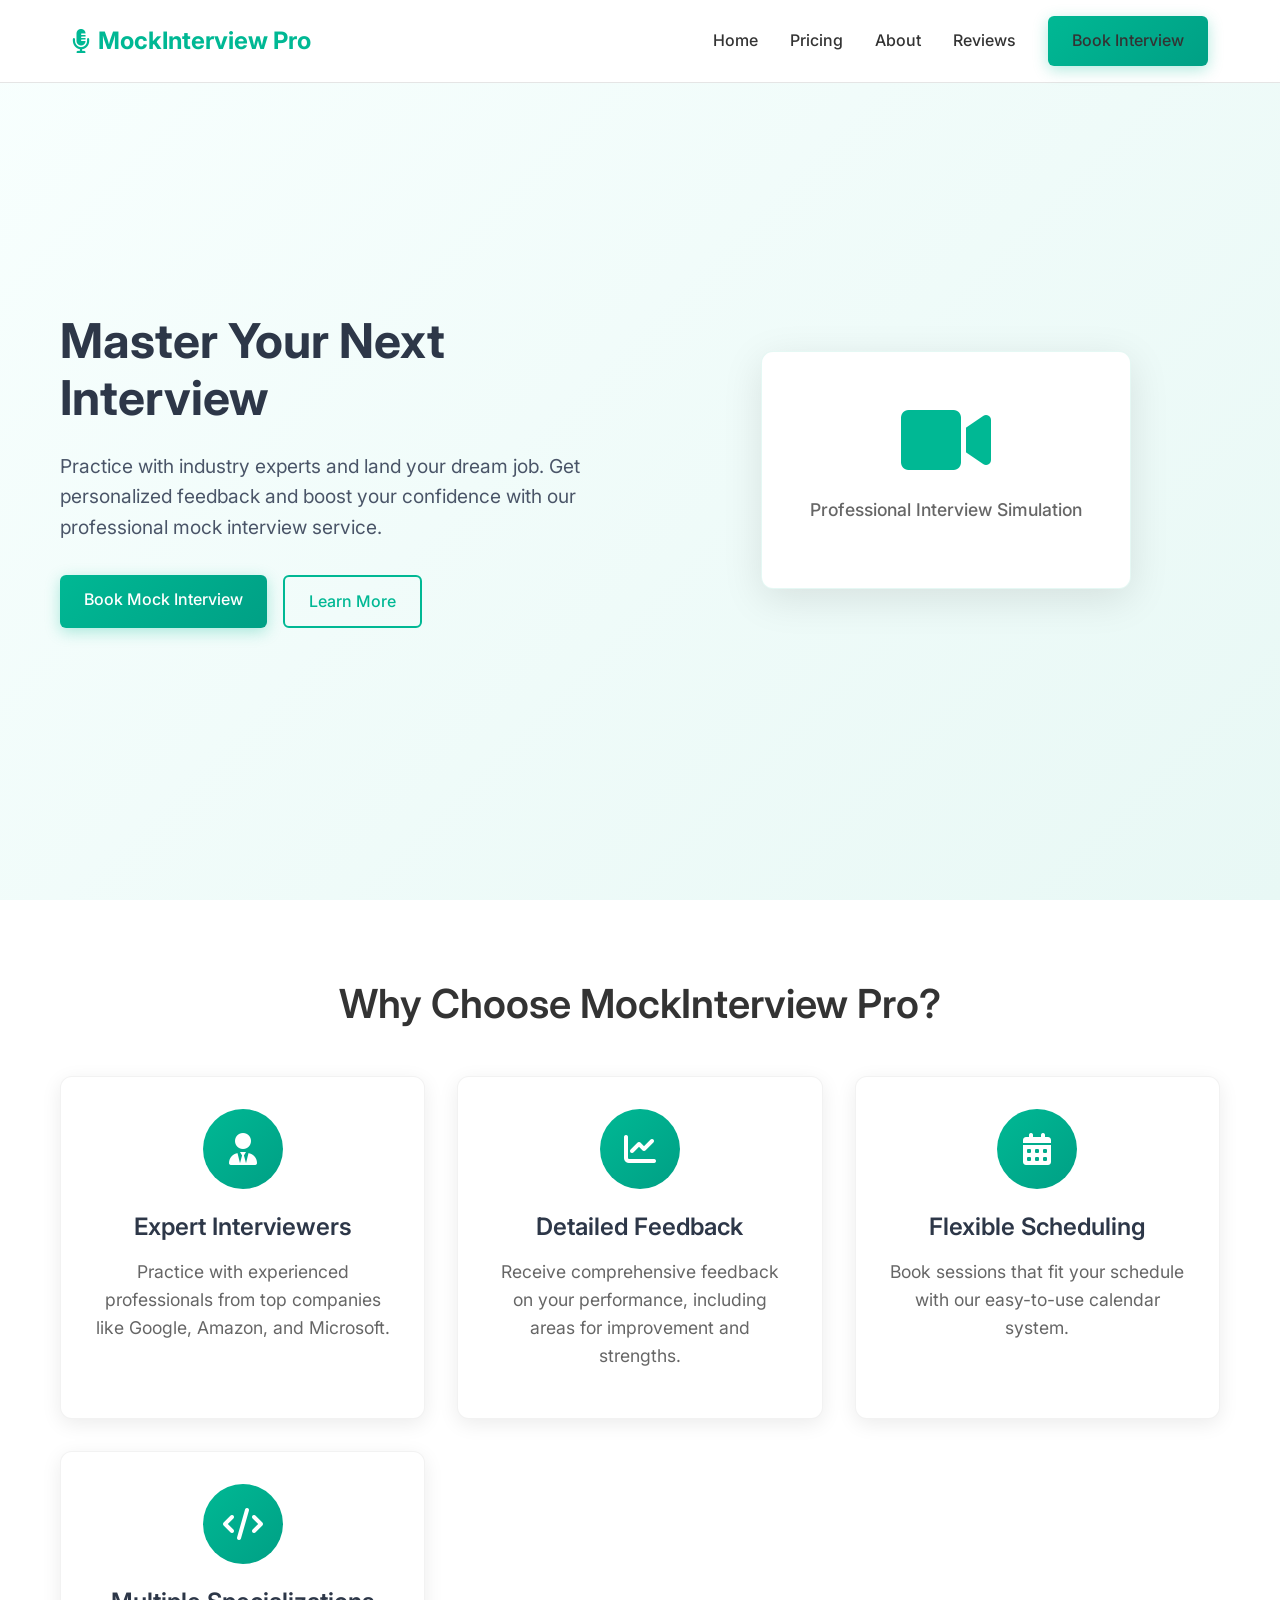
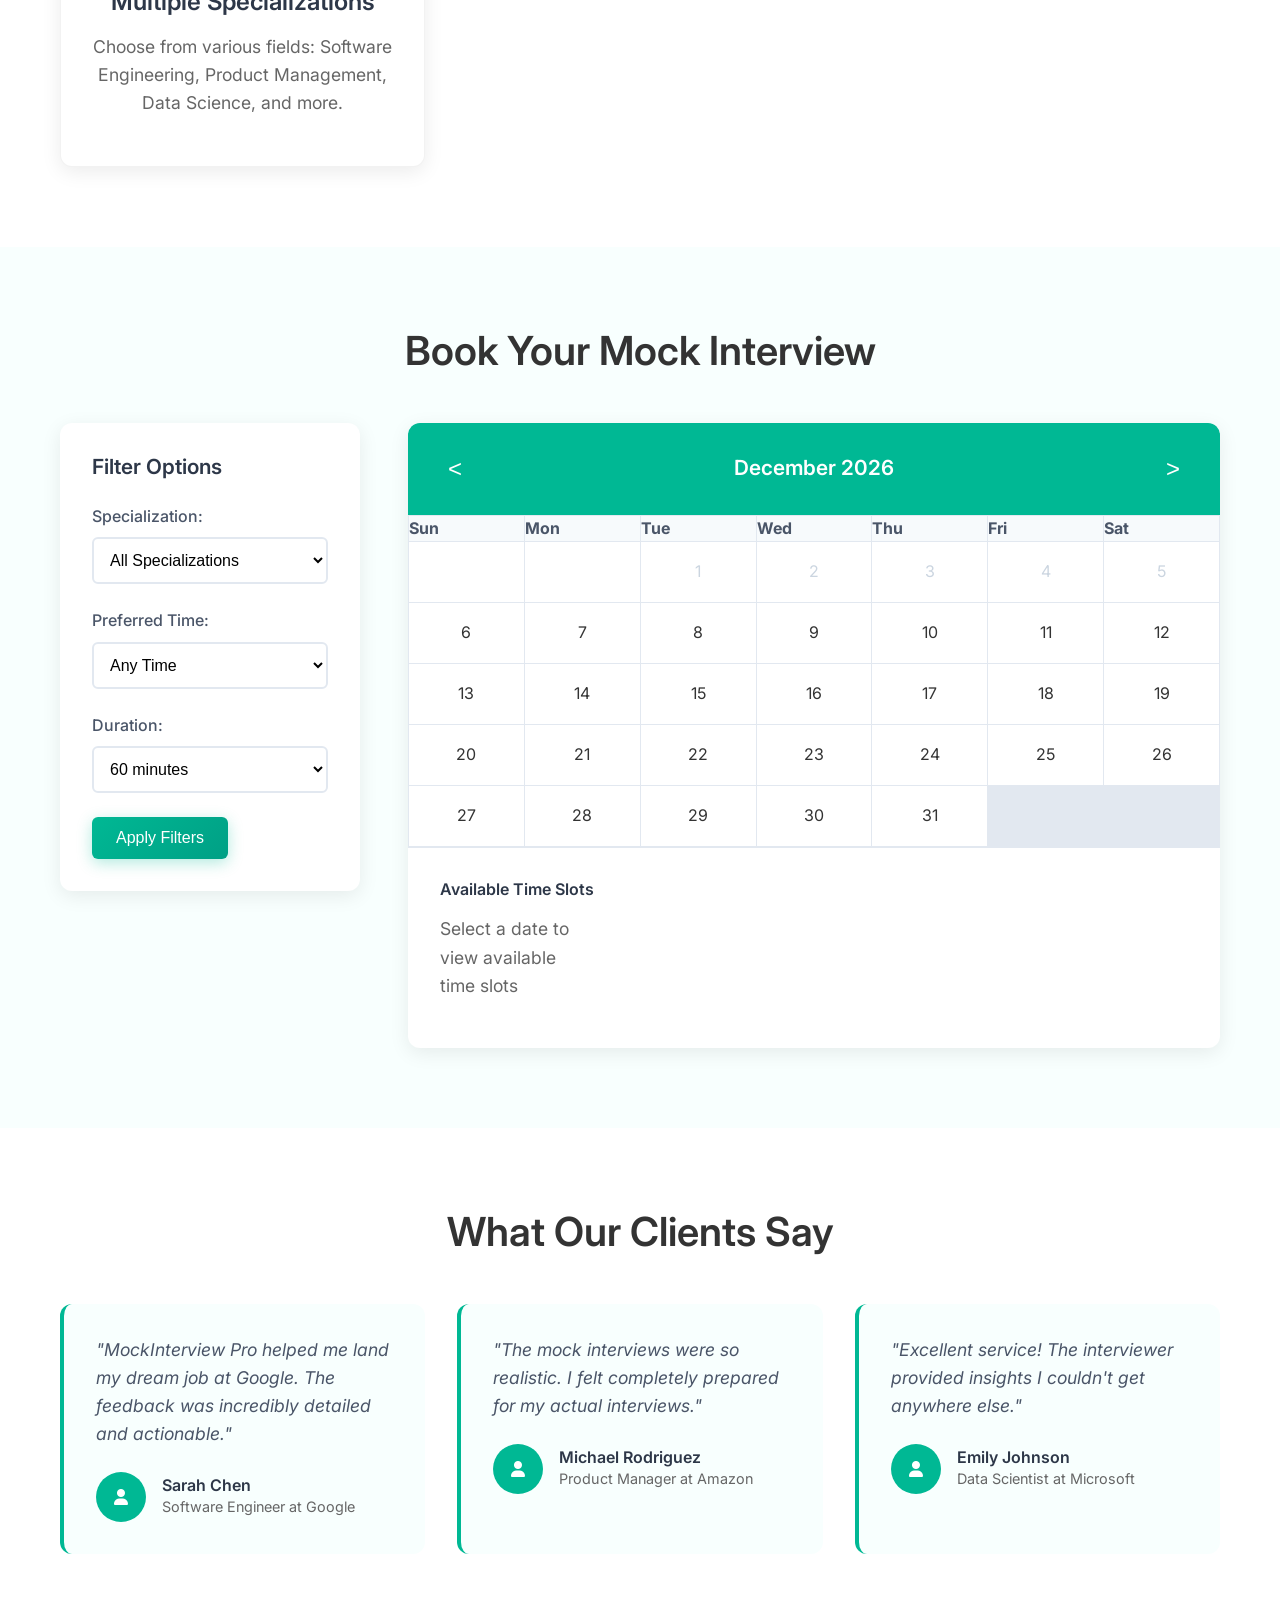
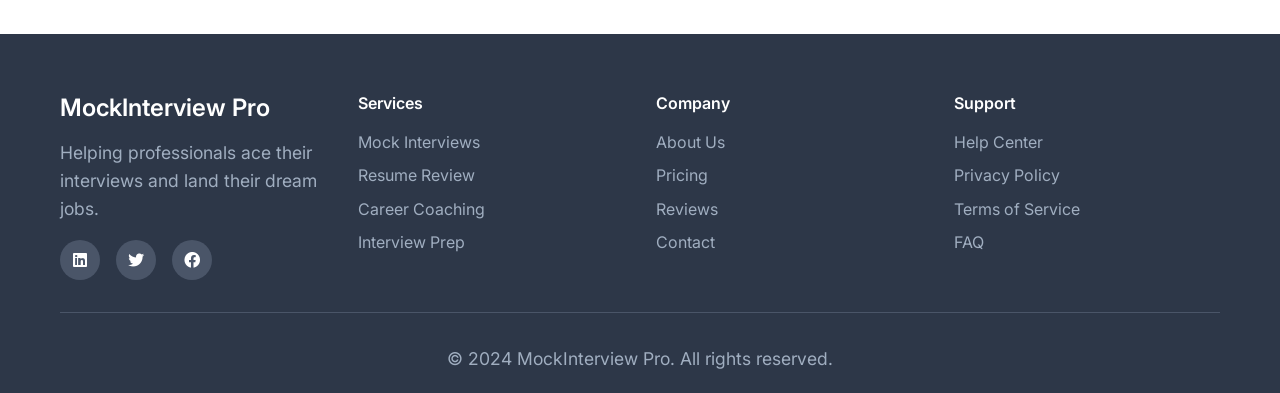
==== index.html @ 96211039 "Add files via upload" ====
<!DOCTYPE html>
<html lang="en">
<head>
    <meta charset="UTF-8">
    <meta name="viewport" content="width=device-width, initial-scale=1.0">
    <title>MockInterview Pro - Professional Mock Interviews</title>
    <link rel="stylesheet" href="styles.css">
    <link href="https://fonts.googleapis.com/css2?family=Inter:wght@300;400;500;600;700&display=swap" rel="stylesheet">
    <link rel="stylesheet" href="https://cdnjs.cloudflare.com/ajax/libs/font-awesome/6.0.0/css/all.min.css">
</head>
<body>
    <!-- Navigation -->
    <nav class="navbar">
        <div class="nav-container">
            <div class="nav-logo">
                <a href="index.html">
                    <i class="fas fa-microphone-alt"></i>
                    MockInterview Pro
                </a>
            </div>
            <ul class="nav-menu">
                <li><a href="index.html">Home</a></li>
                <li><a href="pricing.html">Pricing</a></li>
                <li><a href="about.html">About</a></li>
                <li><a href="reviews.html">Reviews</a></li>
                <li><a href="#" class="btn-primary">Book Interview</a></li>
            </ul>
            <div class="hamburger">
                <span></span>
                <span></span>
                <span></span>
            </div>
        </div>
    </nav>

    <!-- Hero Section -->
    <section class="hero">
        <div class="container">
            <div class="hero-content">
                <h1>Master Your Next Interview</h1>
                <p>Practice with industry experts and land your dream job. Get personalized feedback and boost your confidence with our professional mock interview service.</p>
                <div class="hero-buttons">
                    <a href="#booking" class="btn-primary">Book Mock Interview</a>
                    <a href="about.html" class="btn-secondary">Learn More</a>
                </div>
            </div>
            <div class="hero-image">
                <div class="hero-placeholder">
                    <i class="fas fa-video fa-5x"></i>
                    <p>Professional Interview Simulation</p>
                </div>
            </div>
        </div>
    </section>

    <!-- Features Section -->
    <section class="features">
        <div class="container">
            <h2>Why Choose MockInterview Pro?</h2>
            <div class="features-grid">
                <div class="feature-card">
                    <div class="feature-icon">
                        <i class="fas fa-user-tie"></i>
                    </div>
                    <h3>Expert Interviewers</h3>
                    <p>Practice with experienced professionals from top companies like Google, Amazon, and Microsoft.</p>
                </div>
                <div class="feature-card">
                    <div class="feature-icon">
                        <i class="fas fa-chart-line"></i>
                    </div>
                    <h3>Detailed Feedback</h3>
                    <p>Receive comprehensive feedback on your performance, including areas for improvement and strengths.</p>
                </div>
                <div class="feature-card">
                    <div class="feature-icon">
                        <i class="fas fa-calendar-alt"></i>
                    </div>
                    <h3>Flexible Scheduling</h3>
                    <p>Book sessions that fit your schedule with our easy-to-use calendar system.</p>
                </div>
                <div class="feature-card">
                    <div class="feature-icon">
                        <i class="fas fa-code"></i>
                    </div>
                    <h3>Multiple Specializations</h3>
                    <p>Choose from various fields: Software Engineering, Product Management, Data Science, and more.</p>
                </div>
            </div>
        </div>
    </section>

    <!-- Booking Section -->
    <section id="booking" class="booking">
        <div class="container">
            <h2>Book Your Mock Interview</h2>
            <div class="booking-container">
                <div class="filters">
                    <h3>Filter Options</h3>
                    <div class="filter-group">
                        <label for="specialization">Specialization:</label>
                        <select id="specialization">
                            <option value="">All Specializations</option>
                            <option value="software-engineering">Software Engineering</option>
                            <option value="product-management">Product Management</option>
                            <option value="data-science">Data Science</option>
                            <option value="marketing">Marketing</option>
                            <option value="sales">Sales</option>
                            <option value="finance">Finance</option>
                        </select>
                    </div>
                    <div class="filter-group">
                        <label for="time-slot">Preferred Time:</label>
                        <select id="time-slot">
                            <option value="">Any Time</option>
                            <option value="morning">Morning (9AM - 12PM)</option>
                            <option value="afternoon">Afternoon (12PM - 5PM)</option>
                            <option value="evening">Evening (5PM - 8PM)</option>
                        </select>
                    </div>
                    <div class="filter-group">
                        <label for="duration">Duration:</label>
                        <select id="duration">
                            <option value="30">30 minutes</option>
                            <option value="45">45 minutes</option>
                            <option value="60" selected>60 minutes</option>
                            <option value="90">90 minutes</option>
                        </select>
                    </div>
                    <button class="btn-primary" onclick="applyFilters()">Apply Filters</button>
                </div>
                <div class="calendar-container">
                    <div class="calendar-header">
                        <button id="prev-month">&lt;</button>
                        <h3 id="current-month">October 2024</h3>
                        <button id="next-month">&gt;</button>
                    </div>
                    <div class="calendar" id="calendar">
                        <!-- Calendar will be generated by JavaScript -->
                    </div>
                    <div class="time-slots" id="time-slots">
                        <h4>Available Time Slots</h4>
                        <div class="slots-container" id="slots-container">
                            <p>Select a date to view available time slots</p>
                        </div>
                    </div>
                </div>
            </div>
        </div>
    </section>

    <!-- Testimonials -->
    <section class="testimonials">
        <div class="container">
            <h2>What Our Clients Say</h2>
            <div class="testimonials-grid">
                <div class="testimonial-card">
                    <div class="testimonial-content">
                        <p>"MockInterview Pro helped me land my dream job at Google. The feedback was incredibly detailed and actionable."</p>
                    </div>
                    <div class="testimonial-author">
                        <div class="author-avatar">
                            <i class="fas fa-user"></i>
                        </div>
                        <div class="author-info">
                            <h4>Sarah Chen</h4>
                            <p>Software Engineer at Google</p>
                        </div>
                    </div>
                </div>
                <div class="testimonial-card">
                    <div class="testimonial-content">
                        <p>"The mock interviews were so realistic. I felt completely prepared for my actual interviews."</p>
                    </div>
                    <div class="testimonial-author">
                        <div class="author-avatar">
                            <i class="fas fa-user"></i>
                        </div>
                        <div class="author-info">
                            <h4>Michael Rodriguez</h4>
                            <p>Product Manager at Amazon</p>
                        </div>
                    </div>
                </div>
                <div class="testimonial-card">
                    <div class="testimonial-content">
                        <p>"Excellent service! The interviewer provided insights I couldn't get anywhere else."</p>
                    </div>
                    <div class="testimonial-author">
                        <div class="author-avatar">
                            <i class="fas fa-user"></i>
                        </div>
                        <div class="author-info">
                            <h4>Emily Johnson</h4>
                            <p>Data Scientist at Microsoft</p>
                        </div>
                    </div>
                </div>
            </div>
        </div>
    </section>

    <!-- Footer -->
    <footer class="footer">
        <div class="container">
            <div class="footer-content">
                <div class="footer-section">
                    <h3>MockInterview Pro</h3>
                    <p>Helping professionals ace their interviews and land their dream jobs.</p>
                    <div class="social-links">
                        <a href="#"><i class="fab fa-linkedin"></i></a>
                        <a href="#"><i class="fab fa-twitter"></i></a>
                        <a href="#"><i class="fab fa-facebook"></i></a>
                    </div>
                </div>
                <div class="footer-section">
                    <h4>Services</h4>
                    <ul>
                        <li><a href="#">Mock Interviews</a></li>
                        <li><a href="#">Resume Review</a></li>
                        <li><a href="#">Career Coaching</a></li>
                        <li><a href="#">Interview Prep</a></li>
                    </ul>
                </div>
                <div class="footer-section">
                    <h4>Company</h4>
                    <ul>
                        <li><a href="about.html">About Us</a></li>
                        <li><a href="pricing.html">Pricing</a></li>
                        <li><a href="reviews.html">Reviews</a></li>
                        <li><a href="#">Contact</a></li>
                    </ul>
                </div>
                <div class="footer-section">
                    <h4>Support</h4>
                    <ul>
                        <li><a href="#">Help Center</a></li>
                        <li><a href="#">Privacy Policy</a></li>
                        <li><a href="#">Terms of Service</a></li>
                        <li><a href="#">FAQ</a></li>
                    </ul>
                </div>
            </div>
            <div class="footer-bottom">
                <p>&copy; 2024 MockInterview Pro. All rights reserved.</p>
            </div>
        </div>
    </footer>

    <script src="script.js"></script>
</body>
</html>
---- styles.css ----
/* Reset and Base Styles */
* {
    margin: 0;
    padding: 0;
    box-sizing: border-box;
}

body {
    font-family: 'Inter', -apple-system, BlinkMacSystemFont, 'Segoe UI', Roboto, sans-serif;
    line-height: 1.6;
    color: #333;
    background-color: #fff;
}

.container {
    max-width: 1200px;
    margin: 0 auto;
    padding: 0 20px;
}

/* Typography */
h1, h2, h3, h4, h5, h6 {
    font-weight: 600;
    line-height: 1.2;
    margin-bottom: 1rem;
}

h1 {
    font-size: 3rem;
    font-weight: 700;
}

h2 {
    font-size: 2.5rem;
    text-align: center;
    margin-bottom: 3rem;
}

h3 {
    font-size: 1.5rem;
}

p {
    margin-bottom: 1rem;
    color: #666;
    font-size: 1.1rem;
}

/* Buttons */
.btn-primary, .btn-secondary {
    display: inline-block;
    padding: 12px 24px;
    border-radius: 6px;
    text-decoration: none;
    font-weight: 500;
    font-size: 1rem;
    transition: all 0.3s ease;
    border: none;
    cursor: pointer;
}

.btn-primary {
    background: linear-gradient(135deg, #00b894, #00a085);
    color: white;
    box-shadow: 0 4px 15px rgba(0, 184, 148, 0.3);
}

.btn-primary:hover {
    transform: translateY(-2px);
    box-shadow: 0 6px 20px rgba(0, 184, 148, 0.4);
}

.btn-secondary {
    background: transparent;
    color: #00b894;
    border: 2px solid #00b894;
}

.btn-secondary:hover {
    background: #00b894;
    color: white;
}

/* Navigation */
.navbar {
    background: rgba(255, 255, 255, 0.95);
    backdrop-filter: blur(10px);
    position: fixed;
    top: 0;
    width: 100%;
    z-index: 1000;
    border-bottom: 1px solid rgba(0, 0, 0, 0.1);
}

.nav-container {
    display: flex;
    justify-content: space-between;
    align-items: center;
    padding: 1rem 2rem;
    max-width: 1200px;
    margin: 0 auto;
}

.nav-logo a {
    font-size: 1.5rem;
    font-weight: 700;
    color: #00b894;
    text-decoration: none;
    display: flex;
    align-items: center;
    gap: 0.5rem;
}

.nav-menu {
    display: flex;
    list-style: none;
    align-items: center;
    gap: 2rem;
}

.nav-menu a {
    text-decoration: none;
    color: #333;
    font-weight: 500;
    transition: color 0.3s ease;
}

.nav-menu a:hover {
    color: #00b894;
}

.hamburger {
    display: none;
    flex-direction: column;
    cursor: pointer;
}

.hamburger span {
    width: 25px;
    height: 3px;
    background: #333;
    margin: 3px 0;
    transition: 0.3s;
}

/* Hero Section */
.hero {
    padding: 120px 0 80px;
    background: linear-gradient(135deg, #f8fffe 0%, #e8f8f5 100%);
    min-height: 100vh;
    display: flex;
    align-items: center;
}

.hero .container {
    display: grid;
    grid-template-columns: 1fr 1fr;
    gap: 4rem;
    align-items: center;
}

.hero-content h1 {
    color: #2d3748;
    margin-bottom: 1.5rem;
}

.hero-content p {
    font-size: 1.2rem;
    margin-bottom: 2rem;
    color: #4a5568;
}

.hero-buttons {
    display: flex;
    gap: 1rem;
    flex-wrap: wrap;
}

.hero-image {
    display: flex;
    justify-content: center;
    align-items: center;
}

.hero-placeholder {
    background: white;
    border-radius: 12px;
    padding: 3rem;
    text-align: center;
    box-shadow: 0 10px 40px rgba(0, 0, 0, 0.1);
    border: 1px solid rgba(0, 184, 148, 0.1);
}

.hero-placeholder i {
    color: #00b894;
    margin-bottom: 1rem;
}

.hero-placeholder p {
    color: #666;
    font-weight: 500;
}

/* Features Section */
.features {
    padding: 80px 0;
    background: white;
}

.features-grid {
    display: grid;
    grid-template-columns: repeat(auto-fit, minmax(280px, 1fr));
    gap: 2rem;
}

.feature-card {
    background: white;
    padding: 2rem;
    border-radius: 12px;
    text-align: center;
    box-shadow: 0 5px 20px rgba(0, 0, 0, 0.08);
    border: 1px solid rgba(0, 0, 0, 0.05);
    transition: transform 0.3s ease, box-shadow 0.3s ease;
}

.feature-card:hover {
    transform: translateY(-5px);
    box-shadow: 0 10px 30px rgba(0, 0, 0, 0.15);
}

.feature-icon {
    width: 80px;
    height: 80px;
    background: linear-gradient(135deg, #00b894, #00a085);
    border-radius: 50%;
    display: flex;
    align-items: center;
    justify-content: center;
    margin: 0 auto 1.5rem;
}

.feature-icon i {
    font-size: 2rem;
    color: white;
}

.feature-card h3 {
    color: #2d3748;
    margin-bottom: 1rem;
}

.feature-card p {
    color: #666;
}

/* Booking Section */
.booking {
    padding: 80px 0;
    background: #f8fffe;
}

.booking-container {
    display: grid;
    grid-template-columns: 300px 1fr;
    gap: 3rem;
    margin-top: 2rem;
}

.filters {
    background: white;
    padding: 2rem;
    border-radius: 12px;
    box-shadow: 0 5px 20px rgba(0, 0, 0, 0.08);
    height: fit-content;
}

.filters h3 {
    color: #2d3748;
    margin-bottom: 1.5rem;
    font-size: 1.3rem;
}

.filter-group {
    margin-bottom: 1.5rem;
}

.filter-group label {
    display: block;
    margin-bottom: 0.5rem;
    font-weight: 500;
    color: #4a5568;
}

.filter-group select {
    width: 100%;
    padding: 0.75rem;
    border: 2px solid #e2e8f0;
    border-radius: 6px;
    font-size: 1rem;
    background: white;
    transition: border-color 0.3s ease;
}

.filter-group select:focus {
    outline: none;
    border-color: #00b894;
}

.calendar-container {
    background: white;
    border-radius: 12px;
    box-shadow: 0 5px 20px rgba(0, 0, 0, 0.08);
    overflow: hidden;
}

.calendar-header {
    display: flex;
    justify-content: space-between;
    align-items: center;
    padding: 1.5rem 2rem;
    background: #00b894;
    color: white;
}

.calendar-header button {
    background: none;
    border: none;
    color: white;
    font-size: 1.5rem;
    cursor: pointer;
    padding: 0.5rem;
    border-radius: 4px;
    transition: background 0.3s ease;
}

.calendar-header button:hover {
    background: rgba(255, 255, 255, 0.2);
}

.calendar-header h3 {
    margin: 0;
    font-size: 1.3rem;
}

.calendar {
    display: grid;
    grid-template-columns: repeat(7, 1fr);
    gap: 1px;
    background: #e2e8f0;
    padding: 1px;
}

.calendar-day {
    background: white;
    padding: 1rem;
    text-align: center;
    cursor: pointer;
    transition: background 0.3s ease;
    min-height: 60px;
    display: flex;
    align-items: center;
    justify-content: center;
}

.calendar-day:hover {
    background: #f0fdf4;
}

.calendar-day.selected {
    background: #00b894;
    color: white;
}

.calendar-day.disabled {
    color: #cbd5e0;
    cursor: not-allowed;
}

.calendar-day.disabled:hover {
    background: white;
}

.time-slots {
    padding: 2rem;
    border-top: 1px solid #e2e8f0;
}

.time-slots h4 {
    margin-bottom: 1rem;
    color: #2d3748;
}

.slots-container {
    display: grid;
    grid-template-columns: repeat(auto-fill, minmax(120px, 1fr));
    gap: 0.75rem;
}

.time-slot {
    padding: 0.75rem;
    background: #f7fafc;
    border: 2px solid #e2e8f0;
    border-radius: 6px;
    text-align: center;
    cursor: pointer;
    transition: all 0.3s ease;
    font-weight: 500;
}

.time-slot:hover {
    border-color: #00b894;
    background: #f0fdf4;
}

.time-slot.selected {
    background: #00b894;
    color: white;
    border-color: #00b894;
}

/* Testimonials */
.testimonials {
    padding: 80px 0;
    background: white;
}

.testimonials-grid {
    display: grid;
    grid-template-columns: repeat(auto-fit, minmax(350px, 1fr));
    gap: 2rem;
}

.testimonial-card {
    background: #f8fffe;
    padding: 2rem;
    border-radius: 12px;
    border-left: 4px solid #00b894;
}

.testimonial-content {
    margin-bottom: 1.5rem;
}

.testimonial-content p {
    font-style: italic;
    font-size: 1.1rem;
    color: #4a5568;
}

.testimonial-author {
    display: flex;
    align-items: center;
    gap: 1rem;
}

.author-avatar {
    width: 50px;
    height: 50px;
    background: #00b894;
    border-radius: 50%;
    display: flex;
    align-items: center;
    justify-content: center;
    color: white;
}

.author-info h4 {
    margin: 0;
    color: #2d3748;
    font-size: 1rem;
}

.author-info p {
    margin: 0;
    color: #666;
    font-size: 0.9rem;
}

/* Footer */
.footer {
    background: #2d3748;
    color: white;
    padding: 60px 0 20px;
}

.footer-content {
    display: grid;
    grid-template-columns: repeat(auto-fit, minmax(250px, 1fr));
    gap: 2rem;
    margin-bottom: 2rem;
}

.footer-section h3, .footer-section h4 {
    color: white;
    margin-bottom: 1rem;
}

.footer-section p {
    color: #a0aec0;
    margin-bottom: 1rem;
}

.footer-section ul {
    list-style: none;
}

.footer-section ul li {
    margin-bottom: 0.5rem;
}

.footer-section ul li a {
    color: #a0aec0;
    text-decoration: none;
    transition: color 0.3s ease;
}

.footer-section ul li a:hover {
    color: #00b894;
}

.social-links {
    display: flex;
    gap: 1rem;
    margin-top: 1rem;
}

.social-links a {
    width: 40px;
    height: 40px;
    background: #4a5568;
    border-radius: 50%;
    display: flex;
    align-items: center;
    justify-content: center;
    color: white;
    text-decoration: none;
    transition: background 0.3s ease;
}

.social-links a:hover {
    background: #00b894;
}

.footer-bottom {
    border-top: 1px solid #4a5568;
    padding-top: 2rem;
    text-align: center;
}

.footer-bottom p {
    color: #a0aec0;
    margin: 0;
}

/* Responsive Design */
@media (max-width: 768px) {
    .nav-menu {
        position: fixed;
        left: -100%;
        top: 70px;
        flex-direction: column;
        background-color: white;
        width: 100%;
        text-align: center;
        transition: 0.3s;
        box-shadow: 0 10px 27px rgba(0, 0, 0, 0.05);
        padding: 2rem 0;
    }

    .nav-menu.active {
        left: 0;
    }

    .hamburger {
        display: flex;
    }

    .hamburger.active span:nth-child(2) {
        opacity: 0;
    }

    .hamburger.active span:nth-child(1) {
        transform: translateY(8px) rotate(45deg);
    }

    .hamburger.active span:nth-child(3) {
        transform: translateY(-8px) rotate(-45deg);
    }

    .hero .container {
        grid-template-columns: 1fr;
        text-align: center;
    }

    .hero-content h1 {
        font-size: 2.5rem;
    }

    .booking-container {
        grid-template-columns: 1fr;
        gap: 2rem;
    }

    .features-grid {
        grid-template-columns: 1fr;
    }

    .testimonials-grid {
        grid-template-columns: 1fr;
    }

    .footer-content {
        grid-template-columns: 1fr;
        text-align: center;
    }

    .hero-buttons {
        justify-content: center;
    }
}

@media (max-width: 480px) {
    .container {
        padding: 0 15px;
    }

    .hero {
        padding: 100px 0 60px;
    }

    .hero-content h1 {
        font-size: 2rem;
    }

    .hero-content p {
        font-size: 1rem;
    }

    .btn-primary, .btn-secondary {
        padding: 10px 20px;
        font-size: 0.9rem;
    }

    .features, .testimonials, .booking {
        padding: 60px 0;
    }

    h2 {
        font-size: 2rem;
    }
}

/* Pricing Page Styles */
.pricing-hero {
    padding: 120px 0 80px;
    background: linear-gradient(135deg, #f8fffe 0%, #e8f8f5 100%);
    text-align: center;
}

.pricing-hero h1 {
    font-size: 3rem;
    color: #2d3748;
    margin-bottom: 1rem;
}

.pricing-hero p {
    font-size: 1.2rem;
    color: #4a5568;
    max-width: 600px;
    margin: 0 auto;
}

.pricing-plans {
    padding: 80px 0;
    background: white;
}

.pricing-grid {
    display: grid;
    grid-template-columns: repeat(auto-fit, minmax(320px, 1fr));
    gap: 2rem;
    max-width: 1000px;
    margin: 0 auto;
}

.pricing-card {
    background: white;
    border-radius: 12px;
    padding: 2rem;
    box-shadow: 0 5px 20px rgba(0, 0, 0, 0.08);
    border: 2px solid #e2e8f0;
    position: relative;
    transition: transform 0.3s ease, box-shadow 0.3s ease;
}

.pricing-card:hover {
    transform: translateY(-5px);
    box-shadow: 0 10px 30px rgba(0, 0, 0, 0.15);
}

.pricing-card.featured {
    border-color: #00b894;
    transform: scale(1.05);
}

.pricing-card.featured:hover {
    transform: scale(1.05) translateY(-5px);
}

.featured-badge {
    position: absolute;
    top: -10px;
    left: 50%;
    transform: translateX(-50%);
    background: #00b894;
    color: white;
    padding: 0.5rem 1rem;
    border-radius: 20px;
    font-size: 0.9rem;
    font-weight: 600;
}

.plan-header {
    text-align: center;
    margin-bottom: 2rem;
}

.plan-header h3 {
    font-size: 1.5rem;
    color: #2d3748;
    margin-bottom: 1rem;
}

.price {
    display: flex;
    align-items: baseline;
    justify-content: center;
    gap: 0.25rem;
}

.currency {
    font-size: 1.2rem;
    color: #666;
}

.amount {
    font-size: 3rem;
    font-weight: 700;
    color: #00b894;
}

.period {
    font-size: 1rem;
    color: #666;
}

.plan-features ul {
    list-style: none;
    margin-bottom: 2rem;
}

.plan-features li {
    display: flex;
    align-items: center;
    gap: 0.75rem;
    margin-bottom: 0.75rem;
    font-size: 1rem;
}

.plan-features .fa-check {
    color: #00b894;
}

.plan-features .fa-times {
    color: #e2e8f0;
}

.plan-button {
    width: 100%;
    padding: 1rem;
    font-size: 1.1rem;
    font-weight: 600;
}

/* Package Deals */
.package-deals {
    padding: 80px 0;
    background: #f8fffe;
}

.section-subtitle {
    text-align: center;
    font-size: 1.2rem;
    color: #666;
    margin-bottom: 3rem;
}

.packages-grid {
    display: grid;
    grid-template-columns: repeat(auto-fit, minmax(300px, 1fr));
    gap: 2rem;
    max-width: 1000px;
    margin: 0 auto;
}

.package-card {
    background: white;
    border-radius: 12px;
    padding: 2rem;
    box-shadow: 0 5px 20px rgba(0, 0, 0, 0.08);
    border: 2px solid #e2e8f0;
    position: relative;
    text-align: center;
}

.package-card.featured {
    border-color: #00b894;
    transform: scale(1.02);
}

.package-header {
    margin-bottom: 1.5rem;
}

.package-header h3 {
    font-size: 1.3rem;
    color: #2d3748;
    margin-bottom: 0.5rem;
}

.package-discount {
    background: #e6fffa;
    color: #00b894;
    padding: 0.25rem 0.75rem;
    border-radius: 20px;
    font-size: 0.9rem;
    font-weight: 600;
    display: inline-block;
}

.package-price {
    margin-bottom: 1.5rem;
}

.original-price {
    font-size: 1.2rem;
    color: #999;
    text-decoration: line-through;
    margin-right: 0.5rem;
}

.discounted-price {
    font-size: 2rem;
    font-weight: 700;
    color: #00b894;
}

.package-features ul {
    list-style: none;
    margin-bottom: 2rem;
    text-align: left;
}

.package-features li {
    margin-bottom: 0.5rem;
    color: #666;
}

/* Specialization Pricing */
.specialization-pricing {
    padding: 80px 0;
    background: white;
}

.specialization-grid {
    display: grid;
    grid-template-columns: repeat(auto-fit, minmax(280px, 1fr));
    gap: 2rem;
}

.spec-card {
    background: white;
    border-radius: 12px;
    padding: 2rem;
    text-align: center;
    box-shadow: 0 5px 20px rgba(0, 0, 0, 0.08);
    border: 1px solid #e2e8f0;
    transition: transform 0.3s ease;
}

.spec-card:hover {
    transform: translateY(-5px);
}

.spec-icon {
    width: 80px;
    height: 80px;
    background: linear-gradient(135deg, #00b894, #00a085);
    border-radius: 50%;
    display: flex;
    align-items: center;
    justify-content: center;
    margin: 0 auto 1.5rem;
}

.spec-icon i {
    font-size: 2rem;
    color: white;
}

.spec-card h3 {
    color: #2d3748;
    margin-bottom: 1rem;
}

.spec-card p {
    color: #666;
    margin-bottom: 1.5rem;
}

.spec-price {
    font-size: 1.3rem;
    font-weight: 600;
    color: #00b894;
}

/* FAQ Section */
.pricing-faq {
    padding: 80px 0;
    background: #f8fffe;
}

.faq-grid {
    display: grid;
    grid-template-columns: repeat(auto-fit, minmax(400px, 1fr));
    gap: 2rem;
}

.faq-item {
    background: white;
    padding: 2rem;
    border-radius: 12px;
    box-shadow: 0 5px 20px rgba(0, 0, 0, 0.08);
}

.faq-item h3 {
    color: #2d3748;
    margin-bottom: 1rem;
    font-size: 1.2rem;
}

.faq-item p {
    color: #666;
    margin: 0;
}

/* CTA Section */
.pricing-cta {
    padding: 80px 0;
    background: linear-gradient(135deg, #00b894, #00a085);
    color: white;
    text-align: center;
}

.pricing-cta h2 {
    color: white;
    margin-bottom: 1rem;
}

.pricing-cta p {
    color: rgba(255, 255, 255, 0.9);
    font-size: 1.2rem;
    margin-bottom: 2rem;
}

.cta-buttons {
    display: flex;
    gap: 1rem;
    justify-content: center;
    flex-wrap: wrap;
}

.cta-buttons .btn-secondary {
    background: transparent;
    color: white;
    border-color: white;
}

.cta-buttons .btn-secondary:hover {
    background: white;
    color: #00b894;
}

/* Active navigation link */
.nav-menu a.active {
    color: #00b894;
    font-weight: 600;
}

/* Responsive adjustments for pricing */
@media (max-width: 768px) {
    .pricing-hero h1 {
        font-size: 2.5rem;
    }
    
    .pricing-grid {
        grid-template-columns: 1fr;
    }
    
    .pricing-card.featured {
        transform: none;
    }
    
    .pricing-card.featured:hover {
        transform: translateY(-5px);
    }
    
    .packages-grid {
        grid-template-columns: 1fr;
    }
    
    .package-card.featured {
        transform: none;
    }
    
    .faq-grid {
        grid-template-columns: 1fr;
    }
    
    .cta-buttons {
        flex-direction: column;
        align-items: center;
    }
}

@media (max-width: 480px) {
    .pricing-hero {
        padding: 100px 0 60px;
    }
    
    .pricing-hero h1 {
        font-size: 2rem;
    }
    
    .amount {
        font-size: 2.5rem;
    }
    
    .pricing-plans, .package-deals, .specialization-pricing, .pricing-faq, .pricing-cta {
        padding: 60px 0;
    }
}

/* About Page Styles */
.about-hero {
    padding: 120px 0 80px;
    background: linear-gradient(135deg, #f8fffe 0%, #e8f8f5 100%);
    text-align: center;
}

.about-hero h1 {
    font-size: 3rem;
    color: #2d3748;
    margin-bottom: 1rem;
}

.about-hero p {
    font-size: 1.2rem;
    color: #4a5568;
    max-width: 700px;
    margin: 0 auto;
}

/* Mission Section */
.mission {
    padding: 80px 0;
    background: white;
}

.mission-content {
    display: grid;
    grid-template-columns: 1fr 1fr;
    gap: 4rem;
    align-items: center;
}

.mission-text h2 {
    text-align: left;
    margin-bottom: 2rem;
}

.mission-text p {
    margin-bottom: 1.5rem;
    font-size: 1.1rem;
    line-height: 1.7;
}

.mission-stats {
    display: grid;
    grid-template-columns: repeat(3, 1fr);
    gap: 2rem;
    margin-top: 2rem;
}

.stat {
    text-align: center;
}

.stat-number {
    font-size: 2.5rem;
    font-weight: 700;
    color: #00b894;
    margin-bottom: 0.5rem;
}

.stat-label {
    font-size: 1rem;
    color: #666;
    font-weight: 500;
}

.mission-image {
    display: flex;
    justify-content: center;
    align-items: center;
}

.mission-placeholder {
    background: white;
    border-radius: 12px;
    padding: 3rem;
    text-align: center;
    box-shadow: 0 10px 40px rgba(0, 0, 0, 0.1);
    border: 1px solid rgba(0, 184, 148, 0.1);
}

.mission-placeholder i {
    color: #00b894;
    margin-bottom: 1rem;
}

.mission-placeholder p {
    color: #666;
    font-weight: 500;
    margin: 0;
}

/* Values Section */
.values {
    padding: 80px 0;
    background: #f8fffe;
}

.values-grid {
    display: grid;
    grid-template-columns: repeat(auto-fit, minmax(280px, 1fr));
    gap: 2rem;
}

.value-card {
    background: white;
    padding: 2rem;
    border-radius: 12px;
    text-align: center;
    box-shadow: 0 5px 20px rgba(0, 0, 0, 0.08);
    border: 1px solid rgba(0, 0, 0, 0.05);
    transition: transform 0.3s ease, box-shadow 0.3s ease;
}

.value-card:hover {
    transform: translateY(-5px);
    box-shadow: 0 10px 30px rgba(0, 0, 0, 0.15);
}

.value-icon {
    width: 80px;
    height: 80px;
    background: linear-gradient(135deg, #00b894, #00a085);
    border-radius: 50%;
    display: flex;
    align-items: center;
    justify-content: center;
    margin: 0 auto 1.5rem;
}

.value-icon i {
    font-size: 2rem;
    color: white;
}

.value-card h3 {
    color: #2d3748;
    margin-bottom: 1rem;
}

.value-card p {
    color: #666;
}

/* Team Section */
.team {
    padding: 80px 0;
    background: white;
}

.team-grid {
    display: grid;
    grid-template-columns: repeat(auto-fit, minmax(350px, 1fr));
    gap: 3rem;
}

.team-member {
    background: white;
    padding: 2rem;
    border-radius: 12px;
    box-shadow: 0 5px 20px rgba(0, 0, 0, 0.08);
    border: 1px solid rgba(0, 0, 0, 0.05);
    text-align: center;
    transition: transform 0.3s ease;
}

.team-member:hover {
    transform: translateY(-5px);
}

.member-avatar {
    width: 120px;
    height: 120px;
    background: linear-gradient(135deg, #00b894, #00a085);
    border-radius: 50%;
    display: flex;
    align-items: center;
    justify-content: center;
    margin: 0 auto 1.5rem;
}

.member-avatar i {
    font-size: 3rem;
    color: white;
}

.member-info h3 {
    color: #2d3748;
    margin-bottom: 0.5rem;
    font-size: 1.3rem;
}

.member-role {
    color: #00b894;
    font-weight: 600;
    margin-bottom: 1rem;
    font-size: 1rem;
}

.member-bio {
    color: #666;
    line-height: 1.6;
    margin-bottom: 1.5rem;
}

.member-social {
    display: flex;
    justify-content: center;
    gap: 1rem;
}

.member-social a {
    width: 40px;
    height: 40px;
    background: #f7fafc;
    border-radius: 50%;
    display: flex;
    align-items: center;
    justify-content: center;
    color: #666;
    text-decoration: none;
    transition: all 0.3s ease;
}

.member-social a:hover {
    background: #00b894;
    color: white;
}

/* Process Section */
.process {
    padding: 80px 0;
    background: #f8fffe;
}

.process-steps {
    display: grid;
    grid-template-columns: repeat(auto-fit, minmax(250px, 1fr));
    gap: 2rem;
}

.process-step {
    background: white;
    padding: 2rem;
    border-radius: 12px;
    box-shadow: 0 5px 20px rgba(0, 0, 0, 0.08);
    text-align: center;
    position: relative;
}

.step-number {
    width: 60px;
    height: 60px;
    background: linear-gradient(135deg, #00b894, #00a085);
    border-radius: 50%;
    display: flex;
    align-items: center;
    justify-content: center;
    color: white;
    font-size: 1.5rem;
    font-weight: 700;
    margin: 0 auto 1.5rem;
}

.step-content h3 {
    color: #2d3748;
    margin-bottom: 1rem;
}

.step-content p {
    color: #666;
    margin: 0;
}

/* Why Choose Section */
.why-choose {
    padding: 80px 0;
    background: white;
}

.why-grid {
    display: grid;
    grid-template-columns: repeat(auto-fit, minmax(280px, 1fr));
    gap: 2rem;
}

.why-item {
    background: white;
    padding: 2rem;
    border-radius: 12px;
    text-align: center;
    box-shadow: 0 5px 20px rgba(0, 0, 0, 0.08);
    border: 1px solid rgba(0, 0, 0, 0.05);
    transition: transform 0.3s ease;
}

.why-item:hover {
    transform: translateY(-5px);
}

.why-icon {
    width: 80px;
    height: 80px;
    background: linear-gradient(135deg, #00b894, #00a085);
    border-radius: 50%;
    display: flex;
    align-items: center;
    justify-content: center;
    margin: 0 auto 1.5rem;
}

.why-icon i {
    font-size: 2rem;
    color: white;
}

.why-item h3 {
    color: #2d3748;
    margin-bottom: 1rem;
}

.why-item p {
    color: #666;
    margin: 0;
}

/* About CTA Section */
.about-cta {
    padding: 80px 0;
    background: linear-gradient(135deg, #00b894, #00a085);
    color: white;
    text-align: center;
}

.about-cta h2 {
    color: white;
    margin-bottom: 1rem;
}

.about-cta p {
    color: rgba(255, 255, 255, 0.9);
    font-size: 1.2rem;
    margin-bottom: 2rem;
    max-width: 600px;
    margin-left: auto;
    margin-right: auto;
}

/* Responsive adjustments for about page */
@media (max-width: 768px) {
    .about-hero h1 {
        font-size: 2.5rem;
    }
    
    .mission-content {
        grid-template-columns: 1fr;
        text-align: center;
    }
    
    .mission-text h2 {
        text-align: center;
    }
    
    .mission-stats {
        grid-template-columns: 1fr;
        gap: 1rem;
    }
    
    .team-grid {
        grid-template-columns: 1fr;
    }
    
    .process-steps {
        grid-template-columns: 1fr;
    }
    
    .values-grid, .why-grid {
        grid-template-columns: 1fr;
    }
}

@media (max-width: 480px) {
    .about-hero {
        padding: 100px 0 60px;
    }
    
    .about-hero h1 {
        font-size: 2rem;
    }
    
    .mission, .values, .team, .process, .why-choose, .about-cta {
        padding: 60px 0;
    }
    
    .mission-stats {
        gap: 1.5rem;
    }
    
    .stat-number {
        font-size: 2rem;
    }
}

/* Reviews Page Styles */
.reviews-hero {
    padding: 120px 0 80px;
    background: linear-gradient(135deg, #f8fffe 0%, #e8f8f5 100%);
    text-align: center;
}

.reviews-hero h1 {
    font-size: 3rem;
    color: #2d3748;
    margin-bottom: 1rem;
}

.reviews-hero p {
    font-size: 1.2rem;
    color: #4a5568;
    max-width: 700px;
    margin: 0 auto 3rem;
}

.hero-stats {
    display: grid;
    grid-template-columns: repeat(3, 1fr);
    gap: 2rem;
    max-width: 600px;
    margin: 0 auto;
}

.hero-stat {
    text-align: center;
}

.hero-stat .stat-number {
    font-size: 2.5rem;
    font-weight: 700;
    color: #00b894;
    margin-bottom: 0.5rem;
}

.hero-stat .stat-label {
    font-size: 1rem;
    color: #666;
    font-weight: 500;
}

/* Featured Reviews */
.featured-reviews {
    padding: 80px 0;
    background: white;
}

.featured-grid {
    display: grid;
    grid-template-columns: repeat(auto-fit, minmax(500px, 1fr));
    gap: 3rem;
}

.featured-review {
    background: white;
    padding: 2.5rem;
    border-radius: 12px;
    box-shadow: 0 10px 30px rgba(0, 0, 0, 0.1);
    border: 1px solid rgba(0, 184, 148, 0.1);
    position: relative;
}

.featured-review::before {
    content: '"';
    position: absolute;
    top: -10px;
    left: 20px;
    font-size: 4rem;
    color: #00b894;
    font-family: serif;
}

.review-header {
    margin-bottom: 1.5rem;
}

.reviewer-info {
    display: flex;
    align-items: center;
    gap: 1rem;
}

.reviewer-avatar {
    width: 60px;
    height: 60px;
    background: linear-gradient(135deg, #00b894, #00a085);
    border-radius: 50%;
    display: flex;
    align-items: center;
    justify-content: center;
    color: white;
    font-size: 1.5rem;
}

.reviewer-details h3 {
    margin: 0 0 0.25rem 0;
    color: #2d3748;
    font-size: 1.2rem;
}

.reviewer-details p {
    margin: 0 0 0.5rem 0;
    color: #666;
    font-size: 0.9rem;
}

.rating {
    display: flex;
    gap: 0.25rem;
}

.rating i {
    color: #ffd700;
    font-size: 1rem;
}

.review-content p {
    font-size: 1.1rem;
    line-height: 1.7;
    color: #4a5568;
    margin-bottom: 1.5rem;
    font-style: italic;
}

.review-tags {
    display: flex;
    gap: 0.5rem;
    flex-wrap: wrap;
}

.tag {
    background: #e6fffa;
    color: #00b894;
    padding: 0.25rem 0.75rem;
    border-radius: 20px;
    font-size: 0.8rem;
    font-weight: 500;
}

/* Reviews Grid */
.reviews-grid-section {
    padding: 80px 0;
    background: #f8fffe;
}

.reviews-grid {
    display: grid;
    grid-template-columns: repeat(auto-fit, minmax(350px, 1fr));
    gap: 2rem;
}

.review-card {
    background: white;
    padding: 2rem;
    border-radius: 12px;
    box-shadow: 0 5px 20px rgba(0, 0, 0, 0.08);
    border: 1px solid rgba(0, 0, 0, 0.05);
    transition: transform 0.3s ease;
}

.review-card:hover {
    transform: translateY(-5px);
}

.review-rating {
    display: flex;
    gap: 0.25rem;
    margin-bottom: 1rem;
}

.review-rating i {
    color: #ffd700;
    font-size: 1rem;
}

.review-card p {
    font-size: 1rem;
    line-height: 1.6;
    color: #4a5568;
    margin-bottom: 1.5rem;
    font-style: italic;
}

.reviewer {
    display: flex;
    align-items: center;
    gap: 1rem;
}

.reviewer .reviewer-avatar {
    width: 50px;
    height: 50px;
    background: linear-gradient(135deg, #00b894, #00a085);
    border-radius: 50%;
    display: flex;
    align-items: center;
    justify-content: center;
    color: white;
    font-size: 1.2rem;
}

.reviewer-info h4 {
    margin: 0 0 0.25rem 0;
    color: #2d3748;
    font-size: 1rem;
}

.reviewer-info span {
    color: #666;
    font-size: 0.9rem;
}

/* Company Reviews */
.company-reviews {
    padding: 80px 0;
    background: white;
}

.company-logos {
    display: grid;
    grid-template-columns: repeat(auto-fit, minmax(150px, 1fr));
    gap: 2rem;
    align-items: center;
}

.company-logo {
    display: flex;
    justify-content: center;
    align-items: center;
    height: 80px;
}

.logo-placeholder {
    background: #f7fafc;
    border: 2px solid #e2e8f0;
    border-radius: 8px;
    padding: 1rem 2rem;
    font-weight: 600;
    color: #666;
    text-align: center;
    transition: all 0.3s ease;
}

.logo-placeholder:hover {
    border-color: #00b894;
    color: #00b894;
}

/* Review Stats */
.review-stats {
    padding: 80px 0;
    background: #f8fffe;
}

.stats-grid {
    display: grid;
    grid-template-columns: repeat(auto-fit, minmax(250px, 1fr));
    gap: 2rem;
}

.stat-card {
    background: white;
    padding: 2rem;
    border-radius: 12px;
    text-align: center;
    box-shadow: 0 5px 20px rgba(0, 0, 0, 0.08);
    border: 1px solid rgba(0, 0, 0, 0.05);
    transition: transform 0.3s ease;
}

.stat-card:hover {
    transform: translateY(-5px);
}

.stat-icon {
    width: 80px;
    height: 80px;
    background: linear-gradient(135deg, #00b894, #00a085);
    border-radius: 50%;
    display: flex;
    align-items: center;
    justify-content: center;
    margin: 0 auto 1.5rem;
}

.stat-icon i {
    font-size: 2rem;
    color: white;
}

.stat-card .stat-number {
    font-size: 2.5rem;
    font-weight: 700;
    color: #00b894;
    margin-bottom: 0.5rem;
}

.stat-card .stat-label {
    font-size: 1rem;
    color: #666;
    font-weight: 500;
}

/* Reviews CTA */
.reviews-cta {
    padding: 80px 0;
    background: linear-gradient(135deg, #00b894, #00a085);
    color: white;
    text-align: center;
}

.reviews-cta h2 {
    color: white;
    margin-bottom: 1rem;
}

.reviews-cta p {
    color: rgba(255, 255, 255, 0.9);
    font-size: 1.2rem;
    margin-bottom: 2rem;
    max-width: 600px;
    margin-left: auto;
    margin-right: auto;
}

/* Responsive adjustments for reviews page */
@media (max-width: 768px) {
    .reviews-hero h1 {
        font-size: 2.5rem;
    }
    
    .hero-stats {
        grid-template-columns: 1fr;
        gap: 1rem;
    }
    
    .featured-grid {
        grid-template-columns: 1fr;
    }
    
    .reviews-grid {
        grid-template-columns: 1fr;
    }
    
    .company-logos {
        grid-template-columns: repeat(2, 1fr);
    }
    
    .stats-grid {
        grid-template-columns: repeat(2, 1fr);
    }
}

@media (max-width: 480px) {
    .reviews-hero {
        padding: 100px 0 60px;
    }
    
    .reviews-hero h1 {
        font-size: 2rem;
    }
    
    .hero-stats {
        gap: 1.5rem;
    }
    
    .hero-stat .stat-number {
        font-size: 2rem;
    }
    
    .featured-reviews, .reviews-grid-section, .company-reviews, .review-stats, .reviews-cta {
        padding: 60px 0;
    }
    
    .featured-review {
        padding: 2rem;
    }
    
    .company-logos {
        grid-template-columns: 1fr;
    }
    
    .stats-grid {
        grid-template-columns: 1fr;
    }
    
    .stat-card .stat-number {
        font-size: 2rem;
    }
}
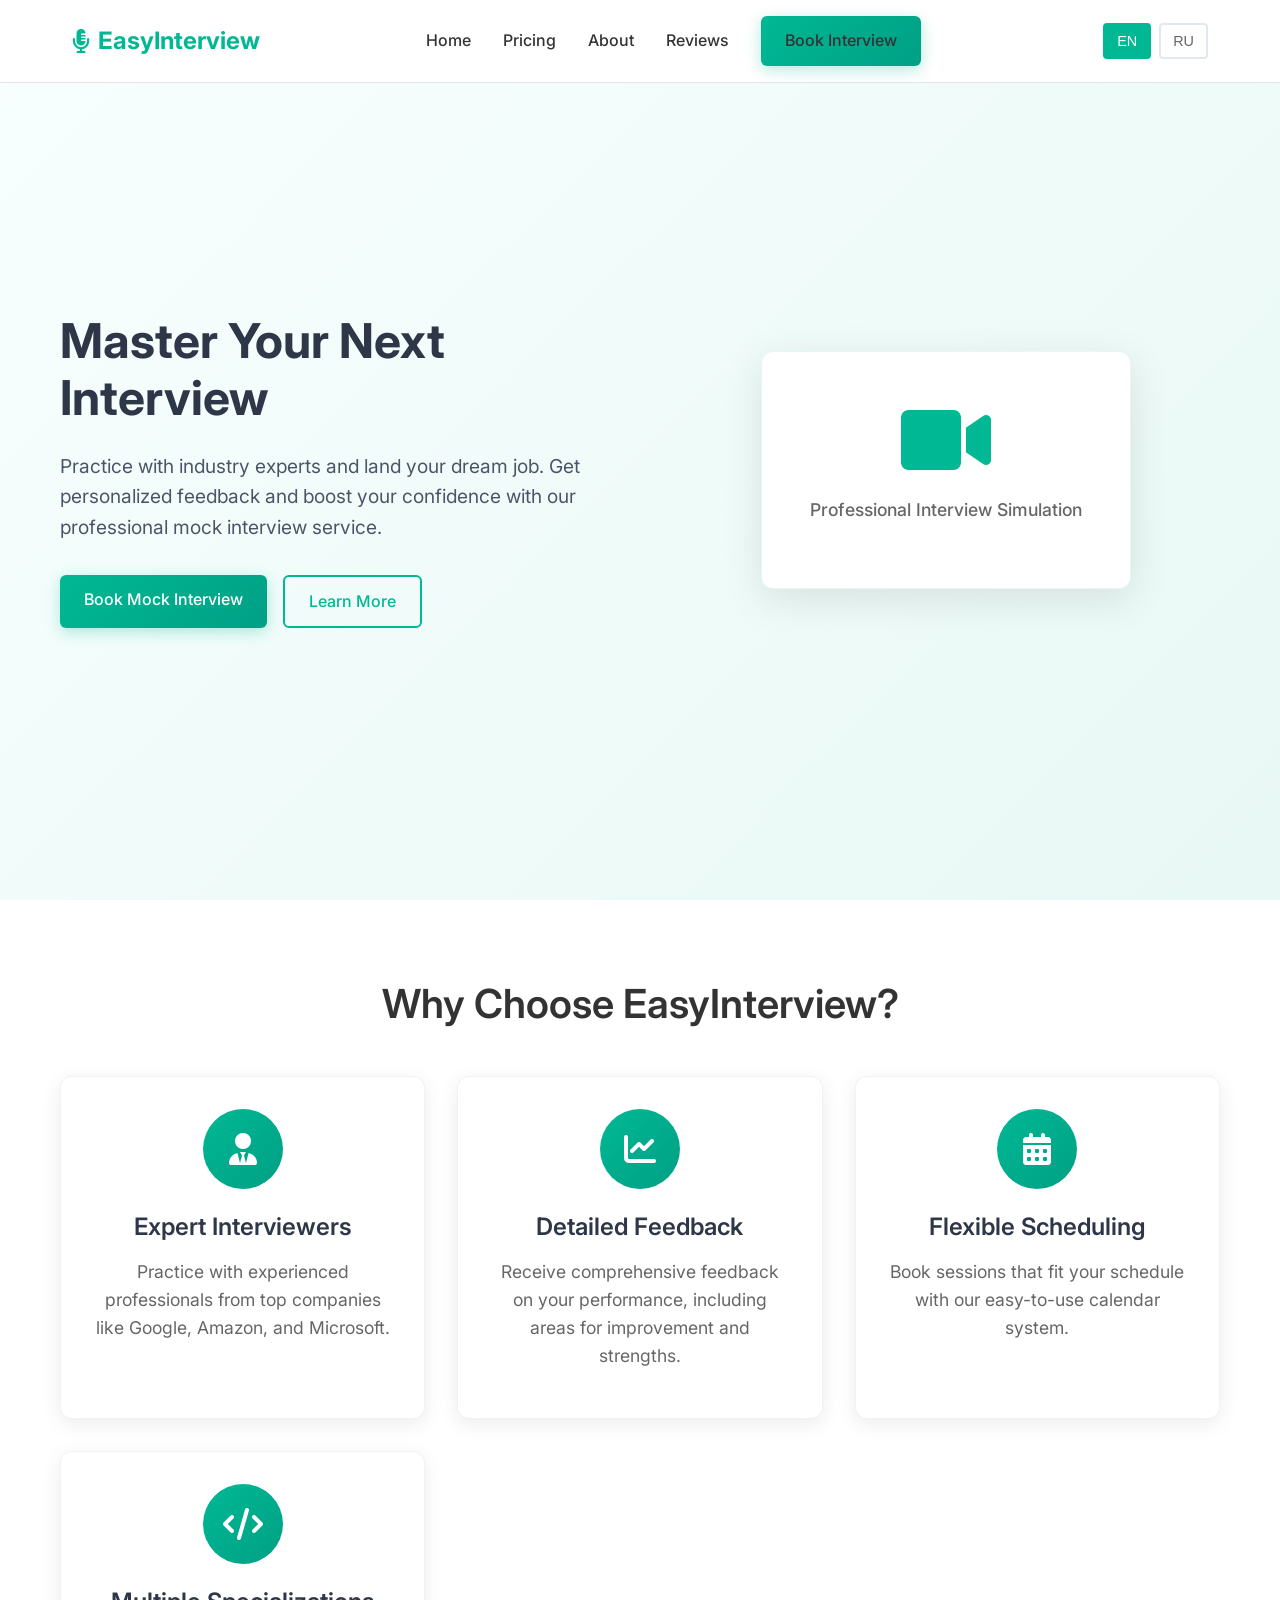
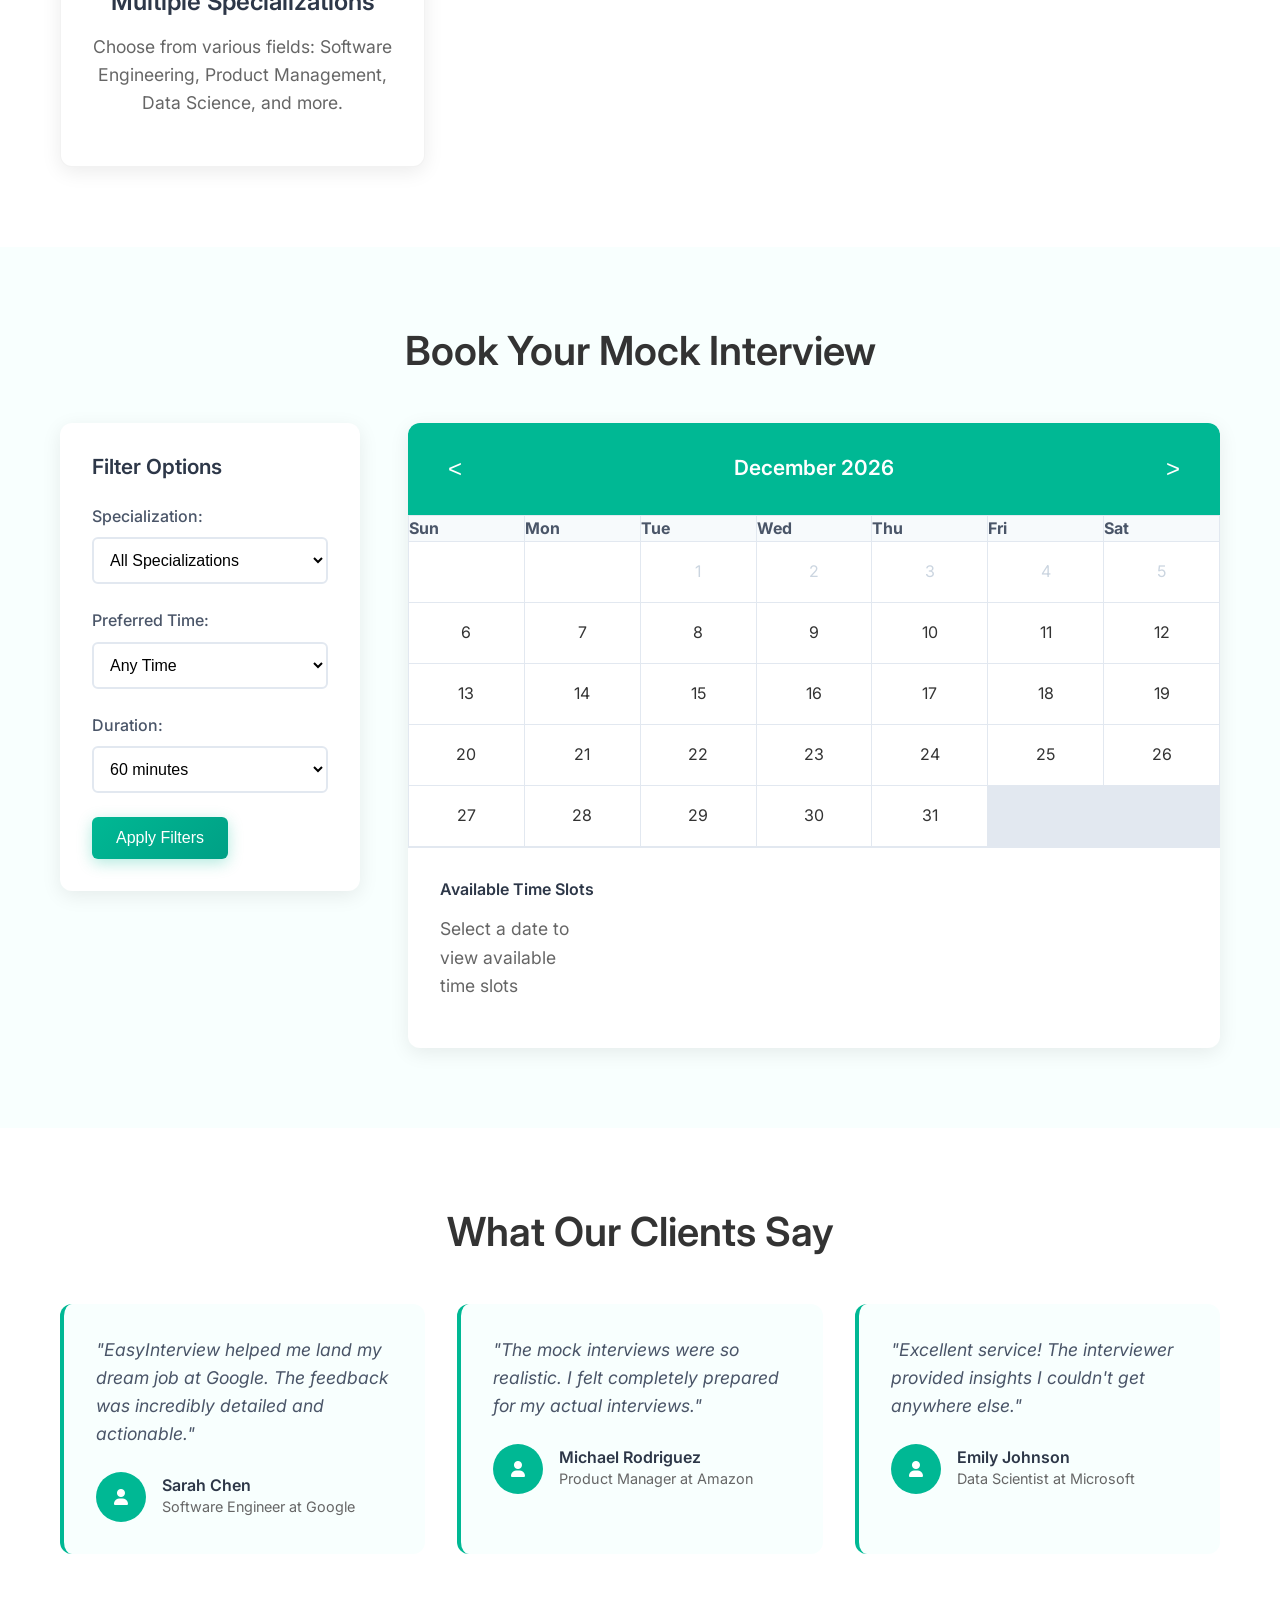
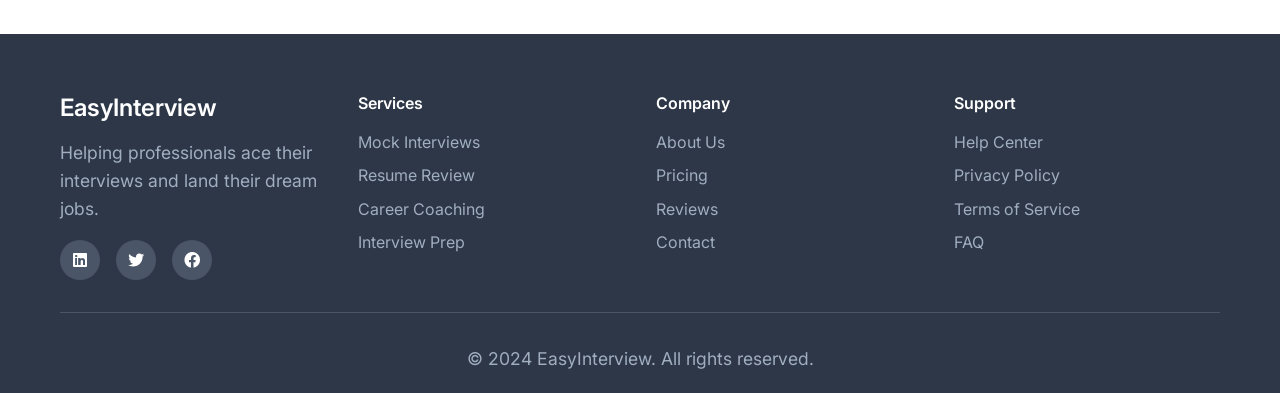
==== commit 7a7ea9b9: "up" ====
--- a/index.html
+++ b/index.html
@@ -3,7 +3,7 @@
 <head>
     <meta charset="UTF-8">
     <meta name="viewport" content="width=device-width, initial-scale=1.0">
-    <title>MockInterview Pro - Professional Mock Interviews</title>
+    <title>EasyInterview - Professional Mock Interviews</title>
     <link rel="stylesheet" href="styles.css">
     <link href="https://fonts.googleapis.com/css2?family=Inter:wght@300;400;500;600;700&display=swap" rel="stylesheet">
     <link rel="stylesheet" href="https://cdnjs.cloudflare.com/ajax/libs/font-awesome/6.0.0/css/all.min.css">
@@ -15,16 +15,20 @@
             <div class="nav-logo">
                 <a href="index.html">
                     <i class="fas fa-microphone-alt"></i>
-                    MockInterview Pro
+                    EasyInterview
                 </a>
             </div>
             <ul class="nav-menu">
-                <li><a href="index.html">Home</a></li>
-                <li><a href="pricing.html">Pricing</a></li>
-                <li><a href="about.html">About</a></li>
-                <li><a href="reviews.html">Reviews</a></li>
-                <li><a href="#" class="btn-primary">Book Interview</a></li>
+                <li><a href="index.html" data-translate="nav_home">Home</a></li>
+                <li><a href="pricing.html" data-translate="nav_pricing">Pricing</a></li>
+                <li><a href="about.html" data-translate="nav_about">About</a></li>
+                <li><a href="reviews.html" data-translate="nav_reviews">Reviews</a></li>
+                <li><a href="#booking" class="btn-primary" data-translate="nav_book">Book Interview</a></li>
             </ul>
+            <div class="language-switcher">
+                <button class="lang-btn" data-lang="en" onclick="switchLanguage('en')">EN</button>
+                <button class="lang-btn" data-lang="ru" onclick="switchLanguage('ru')">RU</button>
+            </div>
             <div class="hamburger">
                 <span></span>
                 <span></span>
@@ -37,17 +41,17 @@
     <section class="hero">
         <div class="container">
             <div class="hero-content">
-                <h1>Master Your Next Interview</h1>
-                <p>Practice with industry experts and land your dream job. Get personalized feedback and boost your confidence with our professional mock interview service.</p>
+                <h1 data-translate="hero_title">Master Your Next Interview</h1>
+                <p data-translate="hero_subtitle">Practice with industry experts and land your dream job. Get personalized feedback and boost your confidence with our professional mock interview service.</p>
                 <div class="hero-buttons">
-                    <a href="#booking" class="btn-primary">Book Mock Interview</a>
-                    <a href="about.html" class="btn-secondary">Learn More</a>
+                    <a href="#booking" class="btn-primary" data-translate="hero_book_btn">Book Mock Interview</a>
+                    <a href="about.html" class="btn-secondary" data-translate="hero_learn_btn">Learn More</a>
                 </div>
             </div>
             <div class="hero-image">
                 <div class="hero-placeholder">
                     <i class="fas fa-video fa-5x"></i>
-                    <p>Professional Interview Simulation</p>
+                    <p data-translate="hero_placeholder">Professional Interview Simulation</p>
                 </div>
             </div>
         </div>
@@ -56,35 +60,35 @@
     <!-- Features Section -->
     <section class="features">
         <div class="container">
-            <h2>Why Choose MockInterview Pro?</h2>
+            <h2 data-translate="features_title">Why Choose EasyInterview?</h2>
             <div class="features-grid">
                 <div class="feature-card">
                     <div class="feature-icon">
                         <i class="fas fa-user-tie"></i>
                     </div>
-                    <h3>Expert Interviewers</h3>
-                    <p>Practice with experienced professionals from top companies like Google, Amazon, and Microsoft.</p>
+                    <h3 data-translate="feature1_title">Expert Interviewers</h3>
+                    <p data-translate="feature1_desc">Practice with experienced professionals from top companies like Google, Amazon, and Microsoft.</p>
                 </div>
                 <div class="feature-card">
                     <div class="feature-icon">
                         <i class="fas fa-chart-line"></i>
                     </div>
-                    <h3>Detailed Feedback</h3>
-                    <p>Receive comprehensive feedback on your performance, including areas for improvement and strengths.</p>
+                    <h3 data-translate="feature2_title">Detailed Feedback</h3>
+                    <p data-translate="feature2_desc">Receive comprehensive feedback on your performance, including areas for improvement and strengths.</p>
                 </div>
                 <div class="feature-card">
                     <div class="feature-icon">
                         <i class="fas fa-calendar-alt"></i>
                     </div>
-                    <h3>Flexible Scheduling</h3>
-                    <p>Book sessions that fit your schedule with our easy-to-use calendar system.</p>
+                    <h3 data-translate="feature3_title">Flexible Scheduling</h3>
+                    <p data-translate="feature3_desc">Book sessions that fit your schedule with our easy-to-use calendar system.</p>
                 </div>
                 <div class="feature-card">
                     <div class="feature-icon">
                         <i class="fas fa-code"></i>
                     </div>
-                    <h3>Multiple Specializations</h3>
-                    <p>Choose from various fields: Software Engineering, Product Management, Data Science, and more.</p>
+                    <h3 data-translate="feature4_title">Multiple Specializations</h3>
+                    <p data-translate="feature4_desc">Choose from various fields: Software Engineering, Product Management, Data Science, and more.</p>
                 </div>
             </div>
         </div>
@@ -93,41 +97,41 @@
     <!-- Booking Section -->
     <section id="booking" class="booking">
         <div class="container">
-            <h2>Book Your Mock Interview</h2>
+            <h2 data-translate="booking_title">Book Your Mock Interview</h2>
             <div class="booking-container">
                 <div class="filters">
-                    <h3>Filter Options</h3>
+                    <h3 data-translate="booking_filters">Filter Options</h3>
                     <div class="filter-group">
-                        <label for="specialization">Specialization:</label>
+                        <label for="specialization" data-translate="booking_specialization">Specialization:</label>
                         <select id="specialization">
-                            <option value="">All Specializations</option>
-                            <option value="software-engineering">Software Engineering</option>
-                            <option value="product-management">Product Management</option>
-                            <option value="data-science">Data Science</option>
-                            <option value="marketing">Marketing</option>
-                            <option value="sales">Sales</option>
-                            <option value="finance">Finance</option>
+                            <option value="" data-translate="spec_all">All Specializations</option>
+                            <option value="software-engineering" data-translate="spec_software">Software Engineering</option>
+                            <option value="product-management" data-translate="spec_product">Product Management</option>
+                            <option value="data-science" data-translate="spec_data">Data Science</option>
+                            <option value="marketing" data-translate="spec_marketing">Marketing</option>
+                            <option value="sales" data-translate="spec_sales">Sales</option>
+                            <option value="finance" data-translate="spec_finance">Finance</option>
                         </select>
                     </div>
                     <div class="filter-group">
-                        <label for="time-slot">Preferred Time:</label>
+                        <label for="time-slot" data-translate="booking_time">Preferred Time:</label>
                         <select id="time-slot">
-                            <option value="">Any Time</option>
-                            <option value="morning">Morning (9AM - 12PM)</option>
-                            <option value="afternoon">Afternoon (12PM - 5PM)</option>
-                            <option value="evening">Evening (5PM - 8PM)</option>
+                            <option value="" data-translate="time_any">Any Time</option>
+                            <option value="morning" data-translate="time_morning">Morning (9AM - 12PM)</option>
+                            <option value="afternoon" data-translate="time_afternoon">Afternoon (12PM - 5PM)</option>
+                            <option value="evening" data-translate="time_evening">Evening (5PM - 8PM)</option>
                         </select>
                     </div>
                     <div class="filter-group">
-                        <label for="duration">Duration:</label>
+                        <label for="duration" data-translate="booking_duration">Duration:</label>
                         <select id="duration">
-                            <option value="30">30 minutes</option>
-                            <option value="45">45 minutes</option>
-                            <option value="60" selected>60 minutes</option>
-                            <option value="90">90 minutes</option>
+                            <option value="30" data-translate="duration_30">30 minutes</option>
+                            <option value="45" data-translate="duration_45">45 minutes</option>
+                            <option value="60" selected data-translate="duration_60">60 minutes</option>
+                            <option value="90" data-translate="duration_90">90 minutes</option>
                         </select>
                     </div>
-                    <button class="btn-primary" onclick="applyFilters()">Apply Filters</button>
+                    <button class="btn-primary" onclick="applyFilters()" data-translate="booking_apply">Apply Filters</button>
                 </div>
                 <div class="calendar-container">
                     <div class="calendar-header">
@@ -139,24 +143,78 @@
                         <!-- Calendar will be generated by JavaScript -->
                     </div>
                     <div class="time-slots" id="time-slots">
-                        <h4>Available Time Slots</h4>
+                        <h4 data-translate="booking_slots">Available Time Slots</h4>
                         <div class="slots-container" id="slots-container">
-                            <p>Select a date to view available time slots</p>
+                            <p data-translate="booking_select_date">Select a date to view available time slots</p>
                         </div>
                     </div>
                 </div>
             </div>
         </div>
     </section>
+
+    <!-- Booking Form Modal -->
+    <div id="booking-modal" class="modal">
+        <div class="modal-content">
+            <div class="modal-header">
+                <h2 data-translate="form_title">Complete Your Booking</h2>
+                <span class="close" onclick="closeBookingModal()">&times;</span>
+            </div>
+            <div class="modal-body">
+                <form id="booking-form" enctype="multipart/form-data">
+                    <div class="booking-summary-modal">
+                        <h3 data-translate="booking_summary">Booking Summary</h3>
+                        <div class="summary-details">
+                            <p><strong data-translate="booking_date">Date:</strong> <span id="modal-date"></span></p>
+                            <p><strong data-translate="booking_time_label">Time:</strong> <span id="modal-time"></span></p>
+                            <p><strong data-translate="booking_duration_label">Duration:</strong> <span id="modal-duration"></span></p>
+                            <p><strong data-translate="booking_spec_label">Specialization:</strong> <span id="modal-specialization"></span></p>
+                        </div>
+                    </div>
+                    
+                    <div class="form-group">
+                        <label for="tg_name" data-translate="form_tg_name">Telegram Username:</label>
+                        <input type="text" id="tg_name" name="tg_name" required data-translate="form_tg_placeholder" placeholder="@username">
+                    </div>
+                    
+                    <div class="form-group">
+                        <label for="full_name" data-translate="form_name">Full Name:</label>
+                        <input type="text" id="full_name" name="full_name" required data-translate="form_name_placeholder" placeholder="Your full name">
+                    </div>
+                    
+                    <div class="form-group">
+                        <label for="phone" data-translate="form_phone">Phone Number:</label>
+                        <input type="tel" id="phone" name="phone" required data-translate="form_phone_placeholder" placeholder="+7 (XXX) XXX-XX-XX">
+                    </div>
+                    
+                    <div class="form-group">
+                        <label for="about" data-translate="form_about">About Yourself:</label>
+                        <textarea id="about" name="about" rows="4" required data-translate="form_about_placeholder" placeholder="Tell us about your background, experience, and goals..."></textarea>
+                    </div>
+                    
+                    <div class="form-group">
+                        <label for="resume" data-translate="form_resume">Resume (PDF):</label>
+                        <input type="file" id="resume" name="resume" accept=".pdf" required>
+                        <small>Please upload your resume in PDF format (max 5MB)</small>
+                    </div>
+                    
+                    <div class="form-actions">
+                        <button type="button" class="btn-secondary" onclick="closeBookingModal()">Cancel</button>
+                        <button type="submit" class="btn-primary" data-translate="form_submit">Submit Booking</button>
+                    </div>
+                </form>
+            </div>
+        </div>
+    </div>
 
     <!-- Testimonials -->
     <section class="testimonials">
         <div class="container">
-            <h2>What Our Clients Say</h2>
+            <h2 data-translate="testimonials_title">What Our Clients Say</h2>
             <div class="testimonials-grid">
                 <div class="testimonial-card">
                     <div class="testimonial-content">
-                        <p>"MockInterview Pro helped me land my dream job at Google. The feedback was incredibly detailed and actionable."</p>
+                        <p>"EasyInterview helped me land my dream job at Google. The feedback was incredibly detailed and actionable."</p>
                     </div>
                     <div class="testimonial-author">
                         <div class="author-avatar">
@@ -205,7 +263,7 @@
         <div class="container">
             <div class="footer-content">
                 <div class="footer-section">
-                    <h3>MockInterview Pro</h3>
+                    <h3>EasyInterview</h3>
                     <p>Helping professionals ace their interviews and land their dream jobs.</p>
                     <div class="social-links">
                         <a href="#"><i class="fab fa-linkedin"></i></a>
@@ -214,7 +272,7 @@
                     </div>
                 </div>
                 <div class="footer-section">
-                    <h4>Services</h4>
+                    <h4 data-translate="footer_services">Services</h4>
                     <ul>
                         <li><a href="#">Mock Interviews</a></li>
                         <li><a href="#">Resume Review</a></li>
@@ -223,7 +281,7 @@
                     </ul>
                 </div>
                 <div class="footer-section">
-                    <h4>Company</h4>
+                    <h4 data-translate="footer_company">Company</h4>
                     <ul>
                         <li><a href="about.html">About Us</a></li>
                         <li><a href="pricing.html">Pricing</a></li>
@@ -232,7 +290,7 @@
                     </ul>
                 </div>
                 <div class="footer-section">
-                    <h4>Support</h4>
+                    <h4 data-translate="footer_support">Support</h4>
                     <ul>
                         <li><a href="#">Help Center</a></li>
                         <li><a href="#">Privacy Policy</a></li>
@@ -242,11 +300,13 @@
                 </div>
             </div>
             <div class="footer-bottom">
-                <p>&copy; 2024 MockInterview Pro. All rights reserved.</p>
+                <p>&copy; 2024 EasyInterview. <span data-translate="footer_rights">All rights reserved.</span></p>
             </div>
         </div>
     </footer>
 
+    <script src="translations.js"></script>
+    <script src="database.js"></script>
     <script src="script.js"></script>
 </body>
 </html>
--- a/styles.css
+++ b/styles.css
@@ -78,6 +78,36 @@
 
 .btn-secondary:hover {
     background: #00b894;
+    color: white;
+}
+
+/* Language Switcher */
+.language-switcher {
+    display: flex;
+    gap: 0.5rem;
+    margin-left: 1rem;
+}
+
+.lang-btn {
+    background: transparent;
+    border: 2px solid #e2e8f0;
+    color: #666;
+    padding: 0.5rem 0.75rem;
+    border-radius: 4px;
+    cursor: pointer;
+    font-weight: 500;
+    transition: all 0.3s ease;
+    font-size: 0.9rem;
+}
+
+.lang-btn:hover {
+    border-color: #00b894;
+    color: #00b894;
+}
+
+.lang-btn.active {
+    background: #00b894;
+    border-color: #00b894;
     color: white;
 }
 
@@ -1849,4 +1879,266 @@
     .stat-card .stat-number {
         font-size: 2rem;
     }
+}
+
+/* Modal Styles */
+.modal {
+    display: none;
+    position: fixed;
+    z-index: 10000;
+    left: 0;
+    top: 0;
+    width: 100%;
+    height: 100%;
+    background-color: rgba(0, 0, 0, 0.5);
+    backdrop-filter: blur(5px);
+}
+
+.modal-content {
+    background-color: white;
+    margin: 2% auto;
+    padding: 0;
+    border-radius: 12px;
+    width: 90%;
+    max-width: 600px;
+    max-height: 90vh;
+    overflow-y: auto;
+    box-shadow: 0 20px 60px rgba(0, 0, 0, 0.3);
+    animation: modalSlideIn 0.3s ease-out;
+}
+
+@keyframes modalSlideIn {
+    from {
+        opacity: 0;
+        transform: translateY(-50px);
+    }
+    to {
+        opacity: 1;
+        transform: translateY(0);
+    }
+}
+
+.modal-header {
+    display: flex;
+    justify-content: space-between;
+    align-items: center;
+    padding: 2rem 2rem 1rem;
+    border-bottom: 1px solid #e2e8f0;
+}
+
+.modal-header h2 {
+    margin: 0;
+    color: #2d3748;
+    font-size: 1.5rem;
+}
+
+.close {
+    color: #999;
+    font-size: 2rem;
+    font-weight: bold;
+    cursor: pointer;
+    line-height: 1;
+    transition: color 0.3s ease;
+}
+
+.close:hover {
+    color: #333;
+}
+
+.modal-body {
+    padding: 2rem;
+}
+
+/* Booking Summary in Modal */
+.booking-summary-modal {
+    background: #f8fffe;
+    border: 2px solid #00b894;
+    border-radius: 8px;
+    padding: 1.5rem;
+    margin-bottom: 2rem;
+}
+
+.booking-summary-modal h3 {
+    color: #00b894;
+    margin-bottom: 1rem;
+    font-size: 1.2rem;
+}
+
+.summary-details p {
+    margin-bottom: 0.5rem;
+    color: #4a5568;
+}
+
+.summary-details strong {
+    color: #2d3748;
+}
+
+/* Form Styles */
+.form-group {
+    margin-bottom: 1.5rem;
+}
+
+.form-group label {
+    display: block;
+    margin-bottom: 0.5rem;
+    font-weight: 500;
+    color: #4a5568;
+}
+
+.form-group input,
+.form-group textarea,
+.form-group select {
+    width: 100%;
+    padding: 0.75rem;
+    border: 2px solid #e2e8f0;
+    border-radius: 6px;
+    font-size: 1rem;
+    background: white;
+    transition: border-color 0.3s ease;
+    font-family: inherit;
+}
+
+.form-group input:focus,
+.form-group textarea:focus,
+.form-group select:focus {
+    outline: none;
+    border-color: #00b894;
+    box-shadow: 0 0 0 3px rgba(0, 184, 148, 0.1);
+}
+
+.form-group textarea {
+    resize: vertical;
+    min-height: 100px;
+}
+
+.form-group input[type="file"] {
+    padding: 0.5rem;
+    border: 2px dashed #e2e8f0;
+    background: #f8fffe;
+}
+
+.form-group input[type="file"]:hover {
+    border-color: #00b894;
+}
+
+.form-group small {
+    display: block;
+    margin-top: 0.5rem;
+    color: #666;
+    font-size: 0.9rem;
+}
+
+.form-actions {
+    display: flex;
+    gap: 1rem;
+    justify-content: flex-end;
+    margin-top: 2rem;
+    padding-top: 1rem;
+    border-top: 1px solid #e2e8f0;
+}
+
+.form-actions button {
+    padding: 0.75rem 1.5rem;
+    font-size: 1rem;
+    font-weight: 500;
+}
+
+/* Navigation Updates for Language Switcher */
+.nav-container {
+    display: flex;
+    justify-content: space-between;
+    align-items: center;
+    padding: 1rem 2rem;
+    max-width: 1200px;
+    margin: 0 auto;
+}
+
+.nav-right {
+    display: flex;
+    align-items: center;
+}
+
+/* Responsive Modal */
+@media (max-width: 768px) {
+    .modal-content {
+        width: 95%;
+        margin: 5% auto;
+        max-height: 85vh;
+    }
+    
+    .modal-header,
+    .modal-body {
+        padding: 1.5rem;
+    }
+    
+    .form-actions {
+        flex-direction: column;
+    }
+    
+    .form-actions button {
+        width: 100%;
+    }
+    
+    .language-switcher {
+        margin-left: 0.5rem;
+    }
+    
+    .lang-btn {
+        padding: 0.4rem 0.6rem;
+        font-size: 0.8rem;
+    }
+}
+
+@media (max-width: 480px) {
+    .modal-content {
+        width: 98%;
+        margin: 2% auto;
+    }
+    
+    .modal-header h2 {
+        font-size: 1.3rem;
+    }
+    
+    .booking-summary-modal {
+        padding: 1rem;
+    }
+    
+    .language-switcher {
+        display: none;
+    }
+}
+
+/* Mobile Navigation Updates */
+@media (max-width: 768px) {
+    .nav-menu {
+        position: fixed;
+        left: -100%;
+        top: 70px;
+        flex-direction: column;
+        background-color: white;
+        width: 100%;
+        text-align: center;
+        transition: 0.3s;
+        box-shadow: 0 10px 27px rgba(0, 0, 0, 0.05);
+        padding: 2rem 0;
+    }
+
+    .nav-menu.active {
+        left: 0;
+    }
+
+    .hamburger {
+        display: flex;
+    }
+    
+    .nav-container {
+        position: relative;
+    }
+    
+    .language-switcher {
+        position: absolute;
+        right: 60px;
+        top: 50%;
+        transform: translateY(-50%);
+    }
 }
